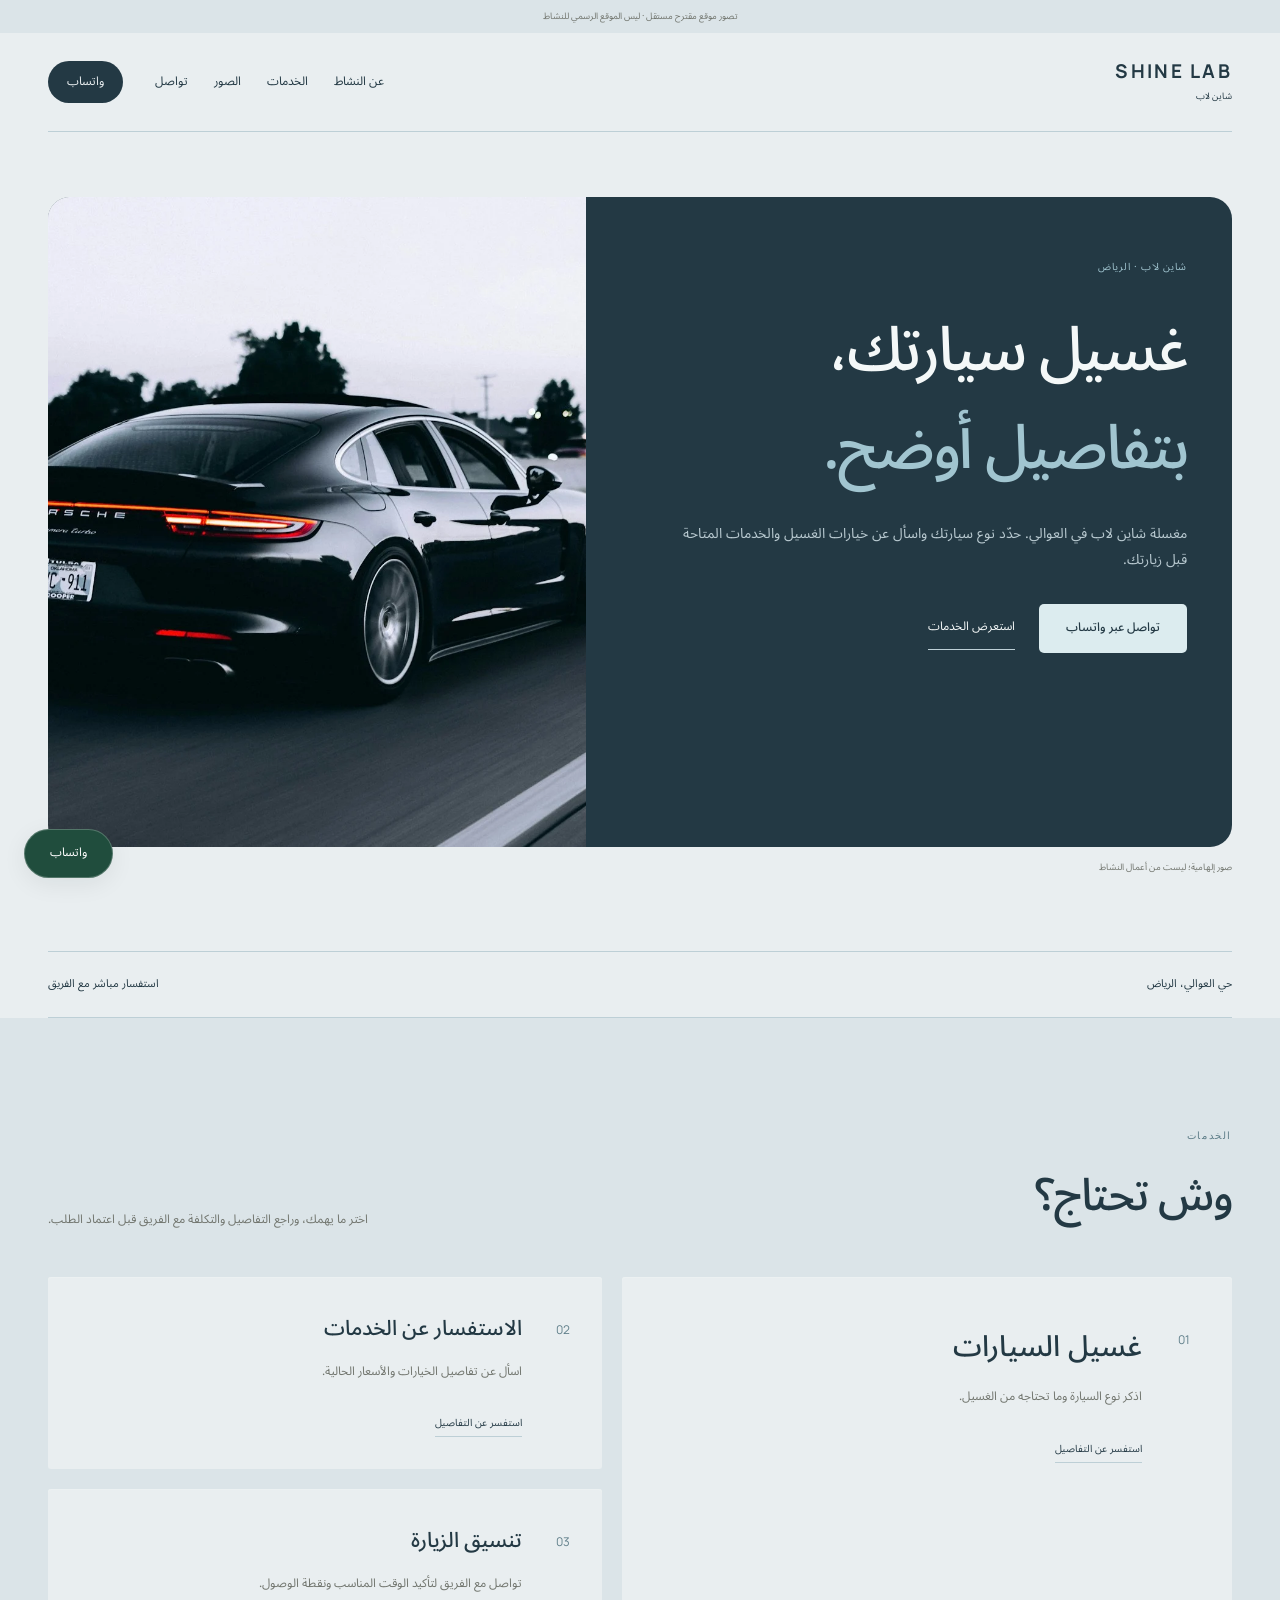
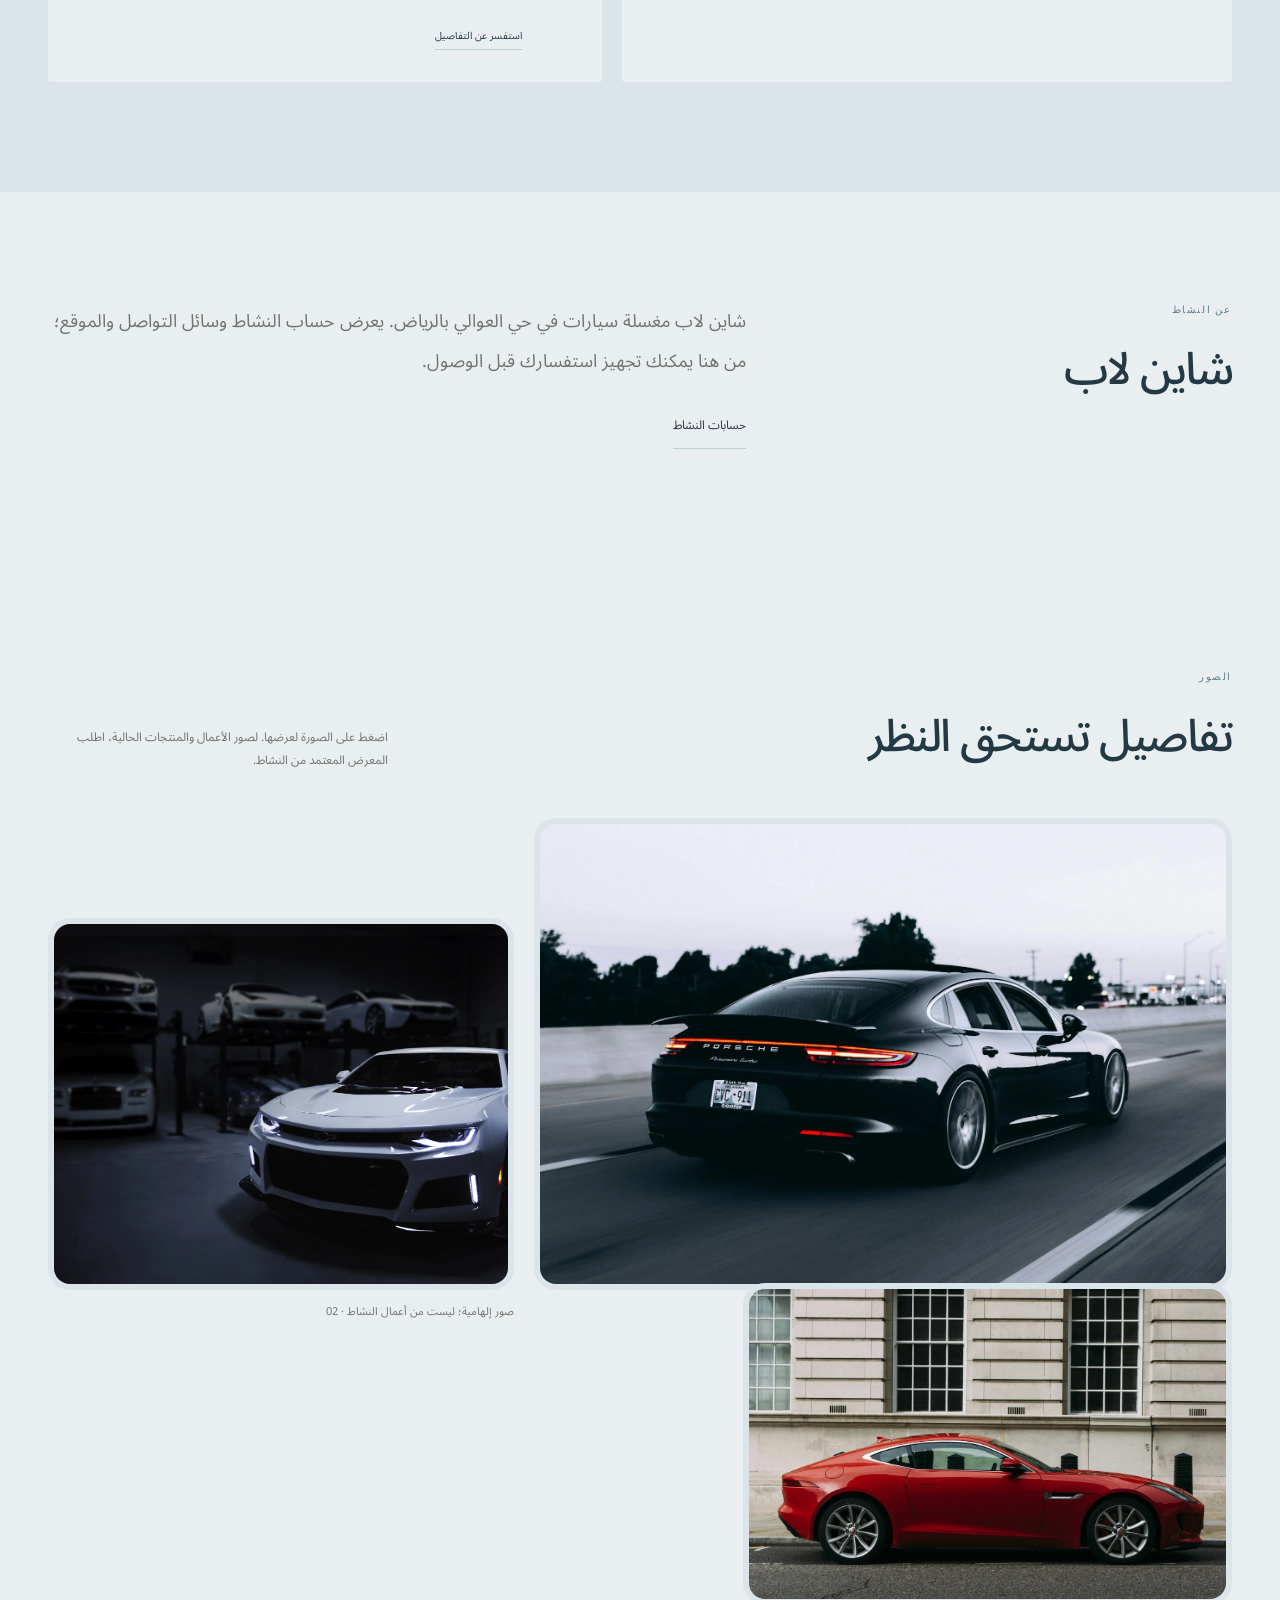
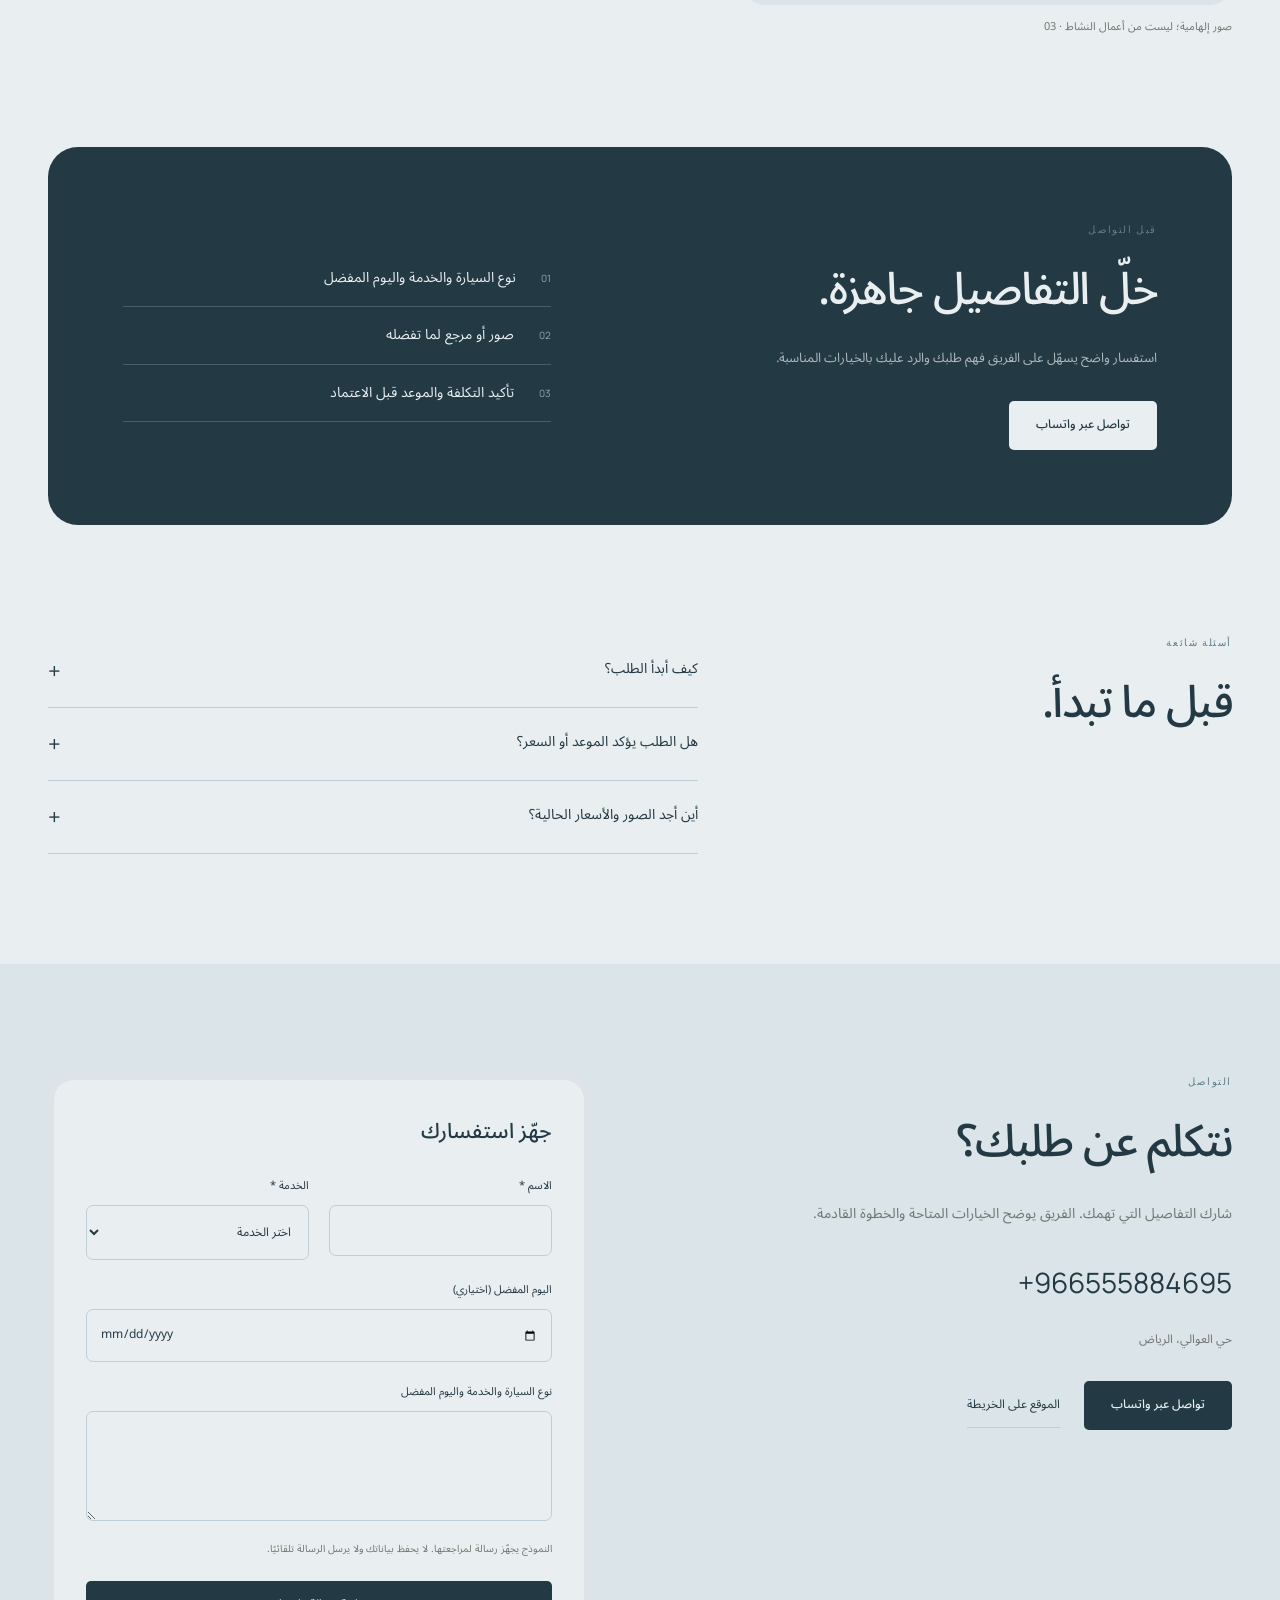
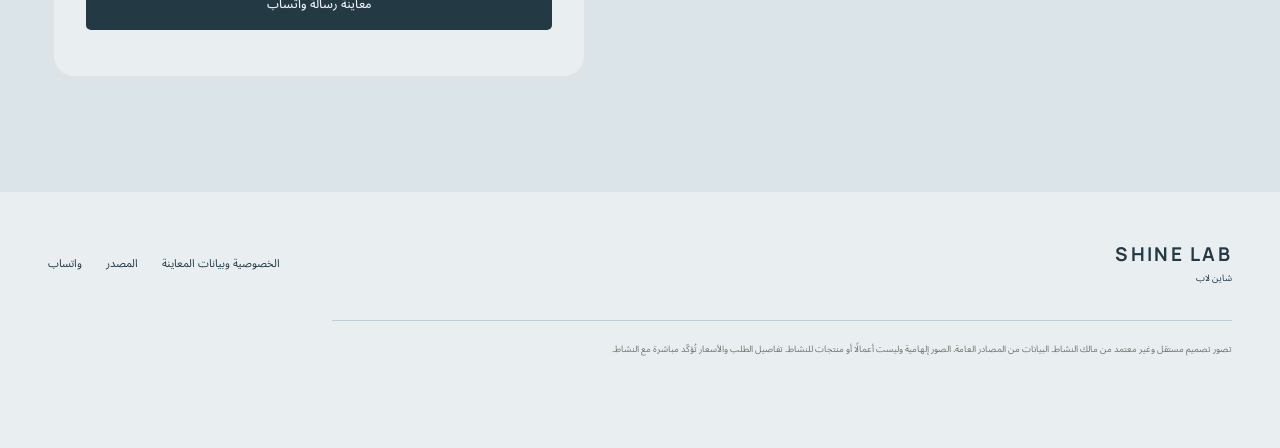
==== index.html @ e5d41677 "Build premium independent website concept" ====
<!doctype html><html lang="ar" dir="rtl"><head><meta charset="utf-8"><meta name="viewport" content="width=device-width,initial-scale=1"><meta name="robots" content="noindex,nofollow"><title>شاين لاب | الرياض</title><meta name="description" content="مغسلة شاين لاب في العوالي. حدّد نوع سيارتك واسأل عن خيارات الغسيل والخدمات المتاحة قبل زيارتك."><meta property="og:image" content="https://az212z.github.io/shinelab-alawali-riyadh/assets/car-road.webp"><link rel="icon" href="favicon.svg"><link rel="stylesheet" href="style.css?v=2"><script src="app.js" defer></script></head><body class="lab" dir="rtl"><a class="skip" href="#main">انتقل للمحتوى</a><div class="notice">تصور موقع مقترح مستقل · ليس الموقع الرسمي للنشاط</div><header class="wrap nav"><a class="brand" href="index.html">SHINE LAB<small>شاين لاب</small></a><nav class="links" id="navigation" aria-label="التنقل الرئيسي"><a class="" href="#about">عن النشاط</a><a class="" href="#services">الخدمات</a><a class="" href="#gallery">الصور</a><a class="" href="#contact">تواصل</a></nav><a class="nav-wa" href="https://wa.me/966555884695" target="_blank" rel="noopener noreferrer">واتساب</a><button class="menu" aria-expanded="false" aria-controls="navigation" aria-label="القائمة"><i></i><i></i></button></header><main id="main"><section class="hero wrap"><div class="hero-layout"><div class="hero-copy"><span class="eyebrow">شاين لاب · الرياض</span><h1>غسيل سيارتك،<br><em>بتفاصيل أوضح.</em></h1><p>مغسلة شاين لاب في العوالي. حدّد نوع سيارتك واسأل عن خيارات الغسيل والخدمات المتاحة قبل زيارتك.</p><div class="actions"><a class="btn" href="https://wa.me/966555884695" target="_blank" rel="noopener noreferrer">تواصل عبر واتساب</a><a class="text-link" href="#services">استعرض الخدمات</a></div></div><div class="photo hero-media"><img src="assets/car-road.webp" alt="صور إلهامية؛ ليست من أعمال النشاط" width="1600" height="1100" fetchpriority="high" decoding="async"></div></div><small class="note">صور إلهامية؛ ليست من أعمال النشاط</small></section><div class="wrap hero-meta"><span>حي العوالي، الرياض</span><span>استفسار مباشر مع الفريق</span></div><section class="section services" id="services"><div class="wrap"><div class="section-head reveal"><div><span class="kicker">الخدمات</span><h2>وش تحتاج؟</h2></div><p>اختر ما يهمك، وراجع التفاصيل والتكلفة مع الفريق قبل اعتماد الطلب.</p></div><div class="service-grid"><a class="service reveal" href="#contact" data-service="غسيل السيارات"><span class="service-num">01</span><div><h3>غسيل السيارات</h3><p>اذكر نوع السيارة وما تحتاجه من الغسيل.</p><small>استفسر عن التفاصيل</small></div></a><a class="service reveal" href="#contact" data-service="الاستفسار عن الخدمات"><span class="service-num">02</span><div><h3>الاستفسار عن الخدمات</h3><p>اسأل عن تفاصيل الخيارات والأسعار الحالية.</p><small>استفسر عن التفاصيل</small></div></a><a class="service reveal" href="#contact" data-service="تنسيق الزيارة"><span class="service-num">03</span><div><h3>تنسيق الزيارة</h3><p>تواصل مع الفريق لتأكيد الوقت المناسب ونقطة الوصول.</p><small>استفسر عن التفاصيل</small></div></a></div></div></section><section class="section wrap about" id="about"><div class="reveal"><span class="kicker">عن النشاط</span><h2>شاين لاب</h2></div><div class="reveal"><p>شاين لاب مغسلة سيارات في حي العوالي بالرياض. يعرض حساب النشاط وسائل التواصل والموقع؛ من هنا يمكنك تجهيز استفسارك قبل الوصول.</p><a class="text-link" href="https://linktr.ee/shinelab_riyadh" target="_blank" rel="noopener noreferrer">حسابات النشاط</a></div></section><section class="section wrap" id="gallery"><div class="section-head reveal"><div><span class="kicker">الصور</span><h2>تفاصيل تستحق النظر</h2></div><p>اضغط على الصورة لعرضها. لصور الأعمال والمنتجات الحالية، اطلب المعرض المعتمد من النشاط.</p></div><div class="gallery-grid"><figure class="reveal"><button class="gallery-button" data-lightbox aria-label="عرض الصورة 1"><img src="assets/car-road.webp" alt="صور إلهامية؛ ليست من أعمال النشاط 1" loading="lazy" width="1600" height="1100"></button><figcaption>صور إلهامية؛ ليست من أعمال النشاط · 01</figcaption></figure><figure class="reveal"><button class="gallery-button" data-lightbox aria-label="عرض الصورة 2"><img src="assets/car-black.webp" alt="صور إلهامية؛ ليست من أعمال النشاط 2" loading="lazy" width="1600" height="1100"></button><figcaption>صور إلهامية؛ ليست من أعمال النشاط · 02</figcaption></figure><figure class="reveal"><button class="gallery-button" data-lightbox aria-label="عرض الصورة 3"><img src="assets/car-detail.webp" alt="صور إلهامية؛ ليست من أعمال النشاط 3" loading="lazy" width="1600" height="1100"></button><figcaption>صور إلهامية؛ ليست من أعمال النشاط · 03</figcaption></figure></div></section><section class="wrap"><div class="brief reveal"><div><span class="kicker">قبل التواصل</span><h2>خلّ التفاصيل جاهزة.</h2><p>استفسار واضح يسهّل على الفريق فهم طلبك والرد عليك بالخيارات المناسبة.</p><div class="actions"><a class="btn" href="https://wa.me/966555884695" target="_blank" rel="noopener noreferrer">تواصل عبر واتساب</a></div></div><ol class="checklist"><li><span>01</span>نوع السيارة والخدمة واليوم المفضل</li><li><span>02</span>صور أو مرجع لما تفضله</li><li><span>03</span>تأكيد التكلفة والموعد قبل الاعتماد</li></ol></div></section><section class="section wrap faq"><div class="reveal"><span class="kicker">أسئلة شائعة</span><h2>قبل ما تبدأ.</h2></div><div class="reveal"><details><summary>كيف أبدأ الطلب؟</summary><p>استخدم زر واتساب للتواصل المباشر، أو جهّز استفسارك في النموذج بالأسفل وراجعه قبل فتح واتساب.</p></details><details><summary>هل الطلب يؤكد الموعد أو السعر؟</summary><p>لا، يُؤكد الفريق التفاصيل والسعر والتوافر مباشرة قبل اعتماد الطلب.</p></details><details><summary>أين أجد الصور والأسعار الحالية؟</summary><p>اطلب الكتالوج أو قائمة الخدمات الحالية من النشاط عبر رابط حساباته أو واتساب.</p></details></div></section><section class="section contact" id="contact"><div class="wrap contact-grid"><div class="contact-copy reveal"><span class="kicker">التواصل</span><h2>نتكلم عن طلبك؟</h2><p>شارك التفاصيل التي تهمك. الفريق يوضح الخيارات المتاحة والخطوة القادمة.</p><a class="phone" href="tel:+966555884695">+966555884695</a><p class="address">حي العوالي، الرياض</p><div class="actions"><a class="btn" href="https://wa.me/966555884695" target="_blank" rel="noopener noreferrer">تواصل عبر واتساب</a><a class="text-link" href="https://www.google.com/maps/search/?api=1&amp;query=%D8%B4%D8%A7%D9%8A%D9%86%20%D9%84%D8%A7%D8%A8%20%D8%AD%D9%8A%20%D8%A7%D9%84%D8%B9%D9%88%D8%A7%D9%84%D9%8A%D8%8C%20%D8%A7%D9%84%D8%B1%D9%8A%D8%A7%D8%B6" target="_blank" rel="noopener noreferrer">الموقع على الخريطة</a></div></div><div class="form-shell"><form data-phone="966555884695" data-business="شاين لاب"><h3>جهّز استفسارك</h3><div class="fields"><label>الاسم *<input name="name" required autocomplete="name" maxlength="80"></label><label>الخدمة *<select name="service" required><option value="">اختر الخدمة</option><option>غسيل السيارات</option><option>الاستفسار عن الخدمات</option><option>تنسيق الزيارة</option></select></label><label class="full">اليوم المفضل (اختياري)<input type="date" name="date"></label><label class="full">نوع السيارة والخدمة واليوم المفضل<textarea name="details" maxlength="1500"></textarea></label></div><p class="form-note">النموذج يجهّز رسالة لمراجعتها. لا يحفظ بياناتك ولا يرسل الرسالة تلقائيًا.</p><button class="btn submit" type="submit">معاينة رسالة واتساب</button><p class="feedback" role="status" aria-live="polite"></p><div class="result" hidden><p class="message"></p><a class="btn" href="https://wa.me/966555884695" target="_blank" rel="noopener noreferrer">فتح واتساب</a></div></form></div></div></section></main><footer class="footer wrap"><div class="footer-top"><a class="brand" href="index.html">SHINE LAB<small>شاين لاب</small></a><div class="footer-links"><a class="" href="privacy.html">الخصوصية وبيانات المعاينة</a><a class="" href="https://linktr.ee/shinelab_riyadh" target="_blank" rel="noopener noreferrer">المصدر</a><a class="" href="https://wa.me/966555884695" target="_blank" rel="noopener noreferrer">واتساب</a></div></div><p class="fine">تصور تصميم مستقل وغير معتمد من مالك النشاط. البيانات من المصادر العامة. الصور إلهامية وليست أعمالًا أو منتجات للنشاط. تفاصيل الطلب والأسعار تُؤكّد مباشرة مع النشاط.</p></footer><a class="whatsapp-fixed" href="https://wa.me/966555884695" target="_blank" rel="noopener noreferrer">واتساب</a><dialog class="lightbox" aria-label="عرض الصورة"><div class="lightbox-top"><span>صور إلهامية؛ ليست من أعمال النشاط</span><button class="close">إغلاق</button></div><img alt="صور إلهامية؛ ليست من أعمال النشاط"></dialog></body></html>
---- style.css ----
@import url('assets/fonts/arabic.css');@import url('assets/fonts/manrope.css');@import url('assets/fonts/serif.css');
:root{--bg:#f5f1e9;--ink:#2d362f;--accent:#89704f;--muted:#72766f;--panel:#e9e6dc;--line:#d7d7ca;--ease:cubic-bezier(.22,.68,0,1.04)}*{box-sizing:border-box}html{scroll-behavior:smooth;scroll-padding-top:35px}body{margin:0;background:var(--bg);color:var(--ink);font:14px/1.9 'Noto Sans Arabic',sans-serif}body[dir=ltr]{font-family:Manrope,sans-serif}a{color:inherit;text-decoration:none}button,input,select,textarea{font:inherit}button,a{touch-action:manipulation}img{display:block;width:100%;height:100%;object-fit:cover}h1,h2,h3,p{margin:0}h1,h2{font-weight:500;line-height:1.6;letter-spacing:-.035em}h1{font-size:clamp(42px,4.8vw,78px)}h2{font-size:clamp(32px,3.5vw,56px)}[dir=ltr] h1,[dir=ltr] h2{font-family:'Cormorant Garamond',serif;line-height:1.05;letter-spacing:-.035em}[dir=ltr] h1{font-size:clamp(64px,6vw,100px)}h3{font-size:21px;font-weight:500}em{font-style:normal;color:var(--accent)}p{color:var(--muted)}button{cursor:pointer}.wrap{width:min(1296px,calc(100% - 96px));margin:auto}.notice{font-size:9px;text-align:center;padding:8px;background:var(--panel);color:var(--muted)}.skip{position:absolute;top:-100px;left:20px;background:var(--ink);color:var(--bg);padding:15px;z-index:20}.skip:focus{top:5px}.nav{display:flex;align-items:center;gap:32px;padding:26px 0;border-bottom:1px solid var(--line);position:relative;z-index:5}.brand{font-family:Manrope,sans-serif;font-size:19px;letter-spacing:.12em;font-weight:700;line-height:1.3}.brand small{display:block;font:9px/1.8 'Noto Sans Arabic',sans-serif;letter-spacing:0;margin-top:5px}.links{display:flex;gap:26px;margin-inline-start:auto;font-size:12px}.language{font-size:12px;border-bottom:1px solid currentColor;padding:8px 4px}.nav-wa{font-size:12px;padding:10px 19px;border-radius:30px;background:var(--ink);color:var(--bg)}.menu{display:none;border:0;background:transparent;width:44px;height:44px;padding:10px}.menu i{height:1px;display:block;background:var(--ink);margin:6px 0;transition:transform .4s var(--ease)}.menu[aria-expanded=true] i:first-child{transform:translateY(3.5px) rotate(45deg)}.menu[aria-expanded=true] i:last-child{transform:translateY(-3.5px) rotate(-45deg)}.hero{padding-top:65px;padding-bottom:75px}.eyebrow{font-size:10px;letter-spacing:.07em;margin-bottom:26px;display:block;color:var(--accent)}.hero-copy p{max-width:510px;margin-top:22px;font-size:14px}.actions{display:flex;gap:24px;align-items:center;flex-wrap:wrap;margin-top:30px}.btn{display:inline-flex;align-items:center;justify-content:center;min-height:48px;padding:13px 27px;border:0;border-radius:5px;background:var(--ink);color:var(--bg);font-size:12px;font-weight:500;transition:transform .35s var(--ease)}.btn:hover{transform:translateY(-3px)}.btn:active{transform:scale(.98)}.text-link{border-bottom:1px solid var(--line);padding:10px 0;font-size:12px}.photo{padding:6px;background:color-mix(in srgb,var(--ink) 6%,var(--bg));border-radius:28px;overflow:hidden;min-width:0}.photo img{border-radius:22px}.note{font-size:9px;color:var(--muted);margin-top:12px;display:block}.hero-layout{display:grid;grid-template-columns:1fr 1fr;gap:80px;align-items:center}.hero-media{height:580px}.hero-minor{display:none}.hero-meta{display:flex;gap:30px;border-block:1px solid var(--line);padding:22px 0;font-size:11px;justify-content:space-between}.section{padding-block:110px}.section-head{display:flex;justify-content:space-between;align-items:end;gap:50px;margin-bottom:45px}.section-head p{max-width:340px;font-size:12px}.kicker{display:block;font:10px Manrope,sans-serif;letter-spacing:.16em;color:var(--accent);margin-bottom:18px}.about{display:grid;grid-template-columns:.7fr 1.3fr;gap:110px}.about p{font-size:18px;line-height:2.2;max-width:770px}.about .text-link{display:inline-block;margin-top:24px}.services{background:var(--panel)}.service-grid{display:grid;grid-template-columns:1.1fr 1fr;gap:20px}.service{padding:32px;border-radius:18px;background:var(--bg);box-shadow:inset 0 1px 0 color-mix(in srgb,var(--bg) 85%,white);display:grid;grid-template-columns:30px 1fr;gap:18px;transition:transform .4s var(--ease)}.service:hover{transform:translateY(-4px)}.service:first-child{grid-row:span 2;padding:42px;align-content:start}.service:first-child h3{font-size:29px}.service p{font-size:12px;margin-top:12px}.service-num{color:var(--accent);font:12px Manrope,sans-serif;padding-top:12px}.service small{display:inline-block;font-size:10px;margin-top:30px;padding-bottom:4px;border-bottom:1px solid var(--line)}.gallery-grid{display:grid;grid-template-columns:1.2fr .8fr;gap:35px;align-items:start}.gallery-grid figure{margin:0}.gallery-grid figure:nth-child(2){margin-top:100px}.gallery-grid figure:nth-child(3){width:70%;margin-top:-60px}.gallery-button{display:block;padding:6px;background:var(--panel);border:0;border-radius:22px;width:100%}.gallery-button img{height:460px;border-radius:16px}.gallery-grid figure:nth-child(2) img{height:360px}.gallery-grid figure:nth-child(3) img{height:310px}.gallery-grid figcaption{font-size:11px;margin-top:12px;color:var(--muted)}.brief{background:var(--ink);color:var(--bg);padding:75px;border-radius:30px;display:grid;grid-template-columns:1fr .8fr;gap:70px;align-items:center}.brief p{color:color-mix(in srgb,var(--bg) 70%,var(--ink));margin-top:20px;font-size:13px}.brief .btn{background:var(--bg);color:var(--ink)}.checklist{list-style:none;padding:0;margin:0}.checklist li{padding:15px 0;border-bottom:1px solid color-mix(in srgb,var(--bg) 20%,var(--ink));font-size:14px}.checklist span{font:10px Manrope,sans-serif;margin-inline-end:25px;opacity:.6}.faq{display:grid;grid-template-columns:.8fr 1.2fr;gap:100px}.faq details{border-bottom:1px solid var(--line);padding:21px 0}.faq summary{cursor:pointer;list-style:none;display:flex;justify-content:space-between;gap:15px;font-size:14px}.faq summary::-webkit-details-marker{display:none}.faq summary:after{content:'+';font:22px Manrope,sans-serif}.faq details[open] summary:after{content:'−'}.faq details p{font-size:12px;padding-top:18px}.contact{background:var(--panel)}.contact-grid{display:grid;grid-template-columns:1fr 1fr;gap:100px}.contact-copy>p{margin-top:24px;max-width:450px}.phone{font:28px/1.6 Manrope,sans-serif;direction:ltr;display:inline-block;margin-top:32px}.address{font-size:12px;margin-top:20px}.form-shell{padding:6px;background:color-mix(in srgb,var(--ink) 6%,var(--bg));border-radius:26px}form{padding:32px;background:var(--bg);border-radius:20px}form h3{margin-bottom:25px}.fields{display:grid;grid-template-columns:1fr 1fr;gap:20px}label{font-size:11px;display:flex;flex-direction:column;gap:8px}.full{grid-column:1/-1}input,select,textarea{font-size:12px;padding:13px;border:1px solid var(--line);background:var(--bg);color:var(--ink);border-radius:7px;width:100%;min-width:0;min-height:47px}textarea{min-height:110px;resize:vertical}.form-note{font-size:10px;margin-top:18px}.submit{width:100%;margin-top:23px}.result{margin-top:20px;border-top:1px solid var(--line);padding-top:20px}.result p{font-size:11px;white-space:pre-line;margin-bottom:20px}.feedback{font-size:11px;margin-top:14px}.footer{padding:50px 0 90px}.footer-top{display:flex;justify-content:space-between;align-items:center;gap:30px}.footer-links{display:flex;gap:24px;font-size:11px}.fine{border-top:1px solid var(--line);margin-top:32px;padding-top:20px;font-size:9px;max-width:900px}.whatsapp-fixed{position:fixed;bottom:22px;inset-inline-end:24px;z-index:8;padding:12px 25px;background:#204d3d;color:#fff;border:1px solid #dce6df44;border-radius:30px;font-size:12px;box-shadow:0 6px 24px #15201a12}.lightbox{border:0;background:var(--bg);color:var(--ink);padding:18px;border-radius:22px;max-width:90vw;max-height:92dvh}.lightbox::backdrop{background:#000a;backdrop-filter:blur(8px)}.lightbox img{max-height:72dvh;width:auto;max-width:83vw;object-fit:contain}.lightbox-top{display:flex;justify-content:space-between;align-items:center;padding-bottom:12px;gap:30px;font-size:12px}.close{border:0;background:var(--panel);padding:10px 20px;border-radius:20px}.legal{max-width:800px;margin:70px auto;padding:0 25px}.legal p{margin:25px 0}.legal h1{font-size:40px}.legal a{text-decoration:underline}:focus-visible{outline:3px solid var(--accent);outline-offset:5px}.motion .reveal{opacity:0;transform:translateY(24px);transition:opacity .7s var(--ease),transform .7s var(--ease)}.motion .reveal.visible{opacity:1;transform:none}
/* Ten visual directions, each with its own composition. */
.atelier{--bg:#f8f2eb;--ink:#46372d;--accent:#9c674b;--panel:#ede2d7;--line:#d9c9bb}.atelier .hero-media{border-radius:210px 210px 24px 24px;height:630px}.atelier .hero-media img{border-radius:205px 205px 18px 18px}.atelier .hero-copy{padding-inline-end:25px}.atelier .gallery-grid{grid-template-columns:1fr 1fr}.atelier .btn{border-radius:30px}
.club{--bg:#202726;--ink:#eee9dc;--accent:#c8ad76;--muted:#adb4aa;--panel:#2b3330;--line:#414b43}.club .hero-layout{grid-template-columns:.85fr 1.15fr;gap:70px}.club .hero-media{order:-1;height:610px;border-radius:8px;padding:8px}.club .hero-media img{border-radius:2px;filter:saturate(.65)}.club .hero-copy{padding-block:35px}.club .service-grid{grid-template-columns:1fr}.club .service:first-child{grid-row:auto;padding:32px}.club .service:first-child h3{font-size:21px}.club .brief{background:#c8ad76;color:#202726}.club .brief p{color:#384235}.club .brief .btn{background:#202726;color:#fff}.club .checklist li{border-color:#20272640}
.stone{--bg:#efeee9;--ink:#393e3d;--accent:#837b6d;--panel:#e2e1d9;--line:#c9c9c0}.stone .hero-layout{display:block}.stone .hero-copy{display:grid;grid-template-columns:1fr .65fr;gap:0 70px;align-items:end;margin-bottom:45px}.stone .hero-copy .eyebrow{grid-column:1/-1}.stone .hero-copy p{margin:0}.stone .hero-copy .actions{grid-column:2;grid-row:3}.stone .hero-media{height:470px;border-radius:4px}.stone .hero-media img{border-radius:0;object-position:50% 58%}.stone .hero h1{grid-row:2/4}.stone .gallery-grid figure:nth-child(2){margin-top:40px}.stone .service{border-radius:3px}
.petal{--bg:#f5eee9;--ink:#583c3e;--accent:#a97979;--panel:#ecded8;--line:#ddc9c4}.petal .hero-layout{grid-template-columns:1fr 1fr;gap:65px;align-items:center}.petal .hero-media{height:610px;border-radius:50% 50% 8px 8px;transform:rotate(-3deg)}.petal .hero-media img{border-radius:50% 50% 3px 3px}.petal .hero h1{font-size:clamp(44px,5.3vw,82px)}.petal .hero-copy{padding-inline-start:15px}.petal .btn{border-radius:30px}.petal .about{grid-template-columns:1fr 1fr}.petal .gallery-grid figure:nth-child(3){grid-column:1/-1;margin:0 20%;width:60%}
.occasion{--bg:#f1e4d6;--ink:#753d36;--accent:#a66a48;--panel:#e8d3c2;--line:#d1b5a0}.occasion .hero-layout{position:relative;display:block;min-height:650px;padding:55px}.occasion .hero-media{position:absolute;inset:0;height:100%;border-radius:25px}.occasion .hero-media img{filter:brightness(.65)}.occasion .hero-copy{position:relative;z-index:1;max-width:610px;color:#fff2e0;background:#4b251dcc;padding:35px 45px;border-radius:14px}.occasion .hero-copy p{color:#ebd8ca}.occasion .eyebrow,.occasion .hero em{color:#e5bb94}.occasion .hero .btn{background:#f4e5d5;color:#693b31}.occasion .hero .text-link{border-color:#ffffff50}.occasion .service-grid{grid-template-columns:1fr}.occasion .service:first-child{grid-row:auto}.occasion .service{grid-template-columns:50px 1fr;padding:30px 40px}.occasion .service:first-child h3{font-size:21px}
.linen{--bg:#f4f0e8;--ink:#44482e;--accent:#89865c;--panel:#e8e5d5;--line:#ccceba}.linen .hero-layout{grid-template-columns:.95fr 1.05fr;gap:45px}.linen .hero-media{height:500px;border-radius:100px 8px 8px 8px;order:-1}.linen .hero-media img{border-radius:95px 3px 3px 3px}.linen .hero-copy{padding-inline-start:20px}.linen .service-grid{grid-template-columns:1fr 1fr}.linen .gallery-grid figure:nth-child(2){margin-top:0}.linen .gallery-grid figure:nth-child(3){width:80%;margin-top:0;grid-column:1/-1;justify-self:center}
.lab{--bg:#e9eef0;--ink:#233944;--accent:#607f8a;--panel:#dbe4e8;--line:#bdcfd6}.lab .hero-layout{display:grid;grid-template-columns:1.2fr 1fr;gap:0;align-items:stretch;background:#233944;border-radius:22px;overflow:hidden}.lab .hero-copy{padding:60px 45px;color:#f4f8f8}.lab .hero-copy p{color:#b8c9d0}.lab .hero .eyebrow,.lab .hero em{color:#a1c5d0}.lab .hero .btn{background:#dcecef;color:#233944}.lab .hero-media{height:650px;border-radius:0;padding:0}.lab .hero-media img{border-radius:0;object-position:60% center}.lab .service{border-radius:3px}.lab .gallery-grid{gap:20px}
.road{--bg:#f4efe5;--ink:#292c31;--accent:#ac7946;--panel:#e9e0d2;--line:#d6c9b5}.road .hero-layout{display:flex;flex-direction:column;gap:40px;align-items:stretch}.road .hero-copy{display:grid;grid-template-columns:1.3fr 1fr;gap:0 60px;align-items:center}.road .hero-copy .eyebrow{grid-column:1/-1}.road .hero-copy .actions{grid-column:2}.road .hero h1{grid-row:2/4}.road .hero-media{height:400px;border-radius:18px}.road .hero-media img{border-radius:12px;object-position:50% 58%}.road .gallery-grid{grid-template-columns:1fr 1fr}.road .service-grid{grid-template-columns:1fr}.road .service:first-child{grid-row:auto;padding:32px}.road .service:first-child h3{font-size:21px}
.mobile{--bg:#f0f3eb;--ink:#324a3d;--accent:#769274;--panel:#e0e8da;--line:#c5d4c0}.mobile .hero-layout{position:relative;display:flex;align-items:end;min-height:680px;padding:35px}.mobile .hero-media{position:absolute;inset:0;height:100%;border-radius:28px}.mobile .hero-media img{filter:brightness(.8)}.mobile .hero-copy{z-index:1;position:relative;background:var(--bg);padding:35px 45px;border-radius:18px;max-width:620px}.mobile .hero h1{font-size:clamp(42px,4.4vw,64px)}.mobile .hero-copy p{font-size:12px}.mobile .hero .eyebrow{margin-bottom:12px}.mobile .btn{border-radius:30px}.mobile .gallery-grid figure:nth-child(2){margin-top:35px}
.violet{--bg:#f1eef5;--ink:#443d56;--accent:#8a779c;--panel:#e5e0ec;--line:#cfc5db}.violet .hero-layout{grid-template-columns:1fr .9fr;gap:100px}.violet .hero-media{height:580px;border-radius:180px 180px 25px 25px}.violet .hero-media img{border-radius:175px 175px 20px 20px}.violet .btn{border-radius:30px}.violet .service-grid{grid-template-columns:1fr}.violet .service:first-child{grid-row:auto;padding:32px}.violet .service:first-child h3{font-size:21px}
@media(max-width:1100px){.wrap{width:calc(100% - 56px)}.nav{gap:18px}.links{gap:18px}.nav-wa{display:none}.hero-layout{gap:40px!important}.hero h1{font-size:52px}[dir=ltr] .hero h1{font-size:72px}.about,.contact-grid,.faq{gap:50px}.hero-media{height:520px!important}.hero-copy{padding-inline:0!important}.lab .hero-copy{padding:40px!important}.brief{padding:45px;gap:40px}.occasion .hero-copy,.mobile .hero-copy{z-index:1;padding:30px!important}.occasion .hero-media,.mobile .hero-media{height:100%!important}}
@media(max-width:767px){body{font-size:13px}.wrap{width:calc(100% - 32px)}.nav{padding:18px 0;gap:14px}.brand{font-size:15px;max-width:200px}.brand small{font-size:8px}.menu{display:block;flex-shrink:0}.language{margin-inline-start:auto}.links{display:none;position:absolute;top:90px;inset-inline:0;flex-direction:column;background:var(--bg);border:1px solid var(--line);border-radius:20px;padding:25px;font-size:16px}.links.open{display:flex}.links a{padding:10px}.menu{margin-inline-start:auto}.language~.menu{margin-inline-start:0}.hero{padding:38px 0 42px}.hero-layout{display:flex!important;flex-direction:column!important;gap:30px!important;min-height:0!important;padding:0!important}.hero-copy{display:block!important;padding:0!important}.hero h1,.petal .hero h1,.mobile .hero h1{font-size:clamp(34px,9.5vw,49px);line-height:1.65}[dir=ltr] .hero h1{font-size:clamp(54px,13vw,70px)}.hero-copy p{font-size:12px;margin-top:18px!important}.eyebrow{font-size:9px;margin-bottom:17px}.actions{margin-top:23px;gap:20px}.btn{font-size:11px;padding:13px 22px}.hero-media{height:380px!important;order:0!important;width:100%;position:relative!important;inset:auto!important;transform:none!important}.hero-meta{gap:20px;font-size:9px;flex-wrap:wrap;justify-content:start;padding:20px 0}.hero-minor{display:none}.section{padding-block:70px}.section-head{display:block;margin-bottom:30px}.section-head p{margin-top:18px;max-width:100%}h2{font-size:33px}.about{display:block}.about p{font-size:15px;margin-top:25px}.service-grid{grid-template-columns:1fr!important;gap:14px}.service,.service:first-child{grid-row:auto!important;padding:25px!important;grid-template-columns:24px 1fr!important;gap:13px}.service h3,.service:first-child h3{font-size:20px!important}.service small{margin-top:20px}.gallery-grid{grid-template-columns:1fr!important;gap:26px!important}.gallery-grid figure:nth-child(n){width:100%!important;margin:0!important;grid-column:auto!important}.gallery-button img,.gallery-grid figure:nth-child(n) img{height:320px!important}.brief{padding:28px 25px;display:block;border-radius:20px}.brief h2{font-size:30px}.checklist{margin-top:30px}.checklist li{font-size:12px}.faq{display:block}.faq>div+div{margin-top:20px}.faq summary{font-size:12px}.contact-grid{grid-template-columns:1fr;gap:35px}.contact-copy p{font-size:12px}.phone{font-size:25px}.fields{gap:16px}form{padding:25px 19px}.footer-top{display:block}.footer-links{margin-top:25px;flex-wrap:wrap;gap:20px}.whatsapp-fixed{bottom:14px;inset-inline-end:14px;font-size:11px;padding:11px 22px}.fine{font-size:9px}.atelier .hero-media{height:430px!important}.club .hero-media{height:430px!important}.stone .hero-copy,.road .hero-copy{margin-bottom:0}.stone .hero-media{height:340px!important}.petal .hero-media{height:450px!important}.occasion .hero-layout,.mobile .hero-layout{background:none}.occasion .hero-copy{background:var(--ink);padding:28px!important;border-radius:18px}.occasion .hero-media,.mobile .hero-media{height:370px!important}.occasion .hero-media img,.mobile .hero-media img{filter:none}.linen .hero-media{height:340px!important}.lab .hero-layout{gap:0!important}.lab .hero-copy{padding:30px!important}.lab .hero-media{height:330px!important}.mobile .hero-copy{z-index:1;padding:0!important}.violet .hero-media{height:420px!important}}
@media(prefers-reduced-motion:reduce){html{scroll-behavior:auto}*,*:before,*:after{transition:none!important;animation:none!important}.motion .reveal{opacity:1;transform:none}}

.club .brief .kicker{color:#324035}
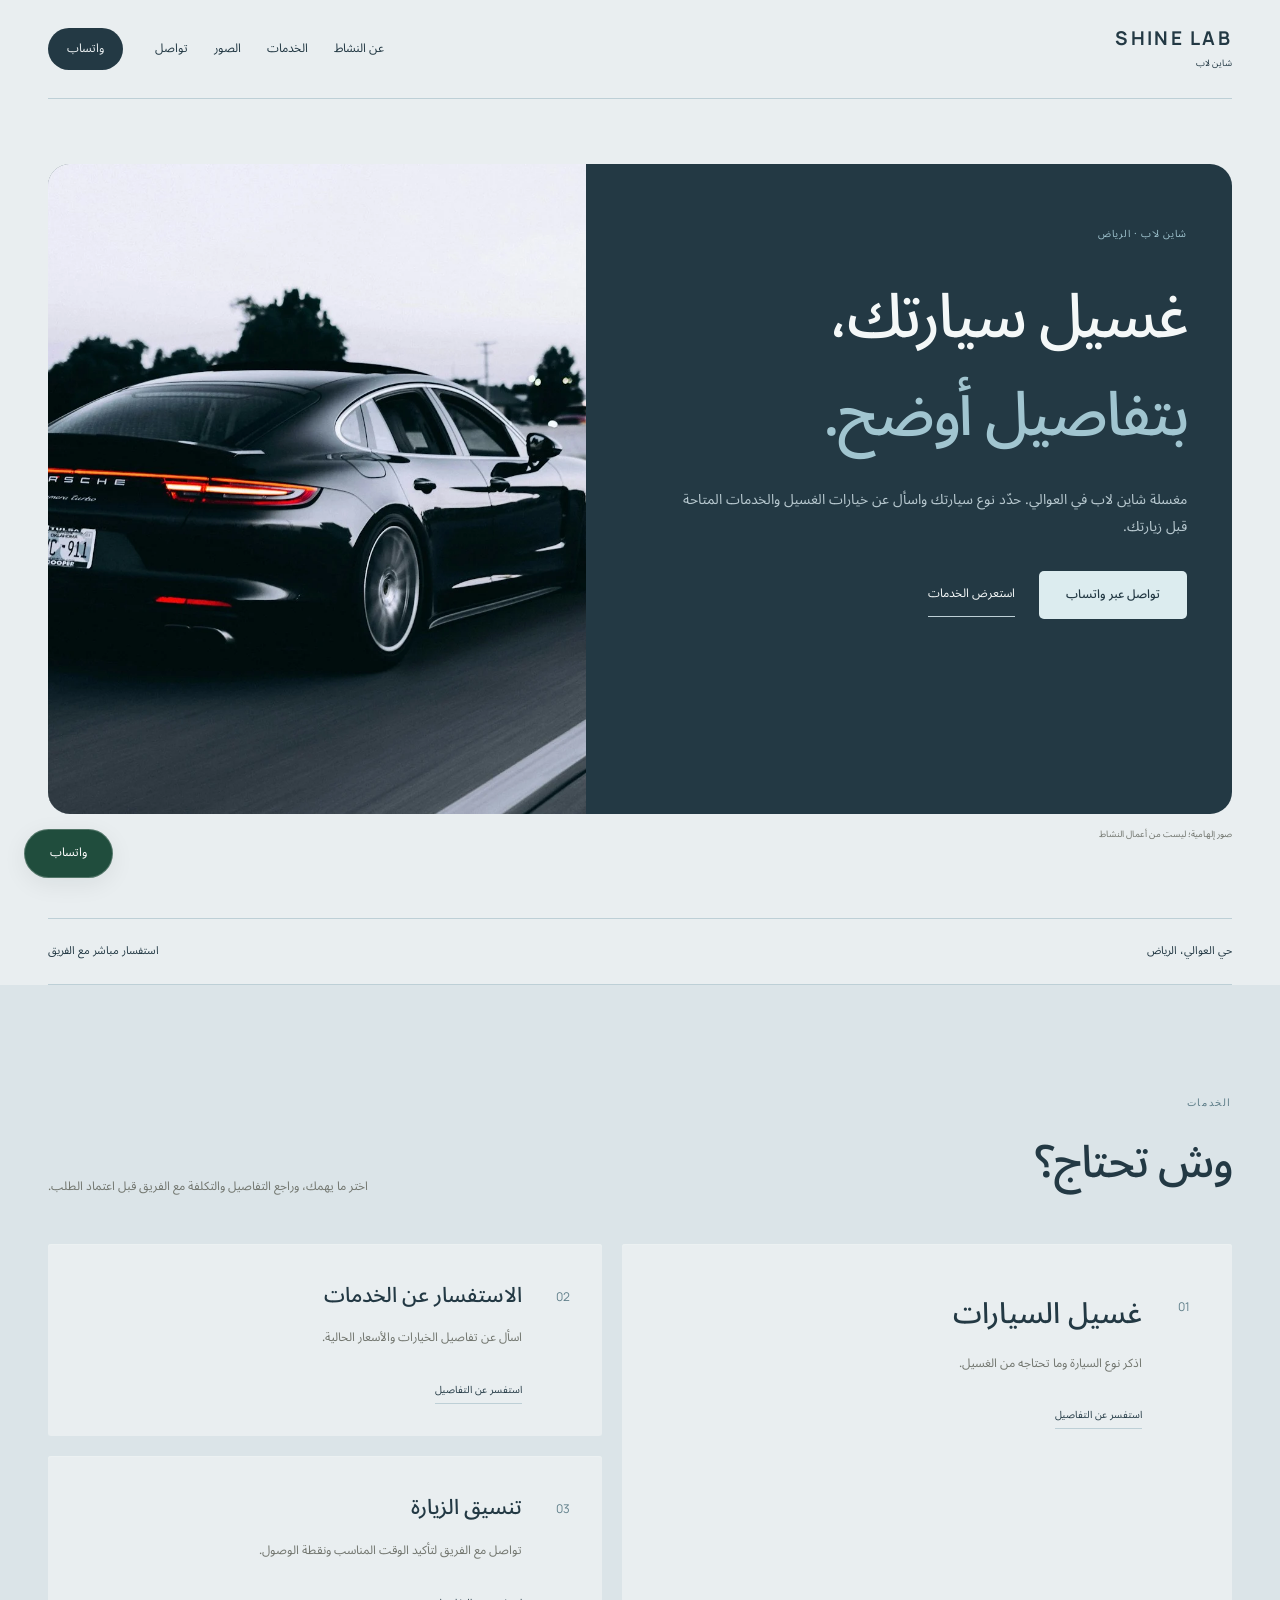
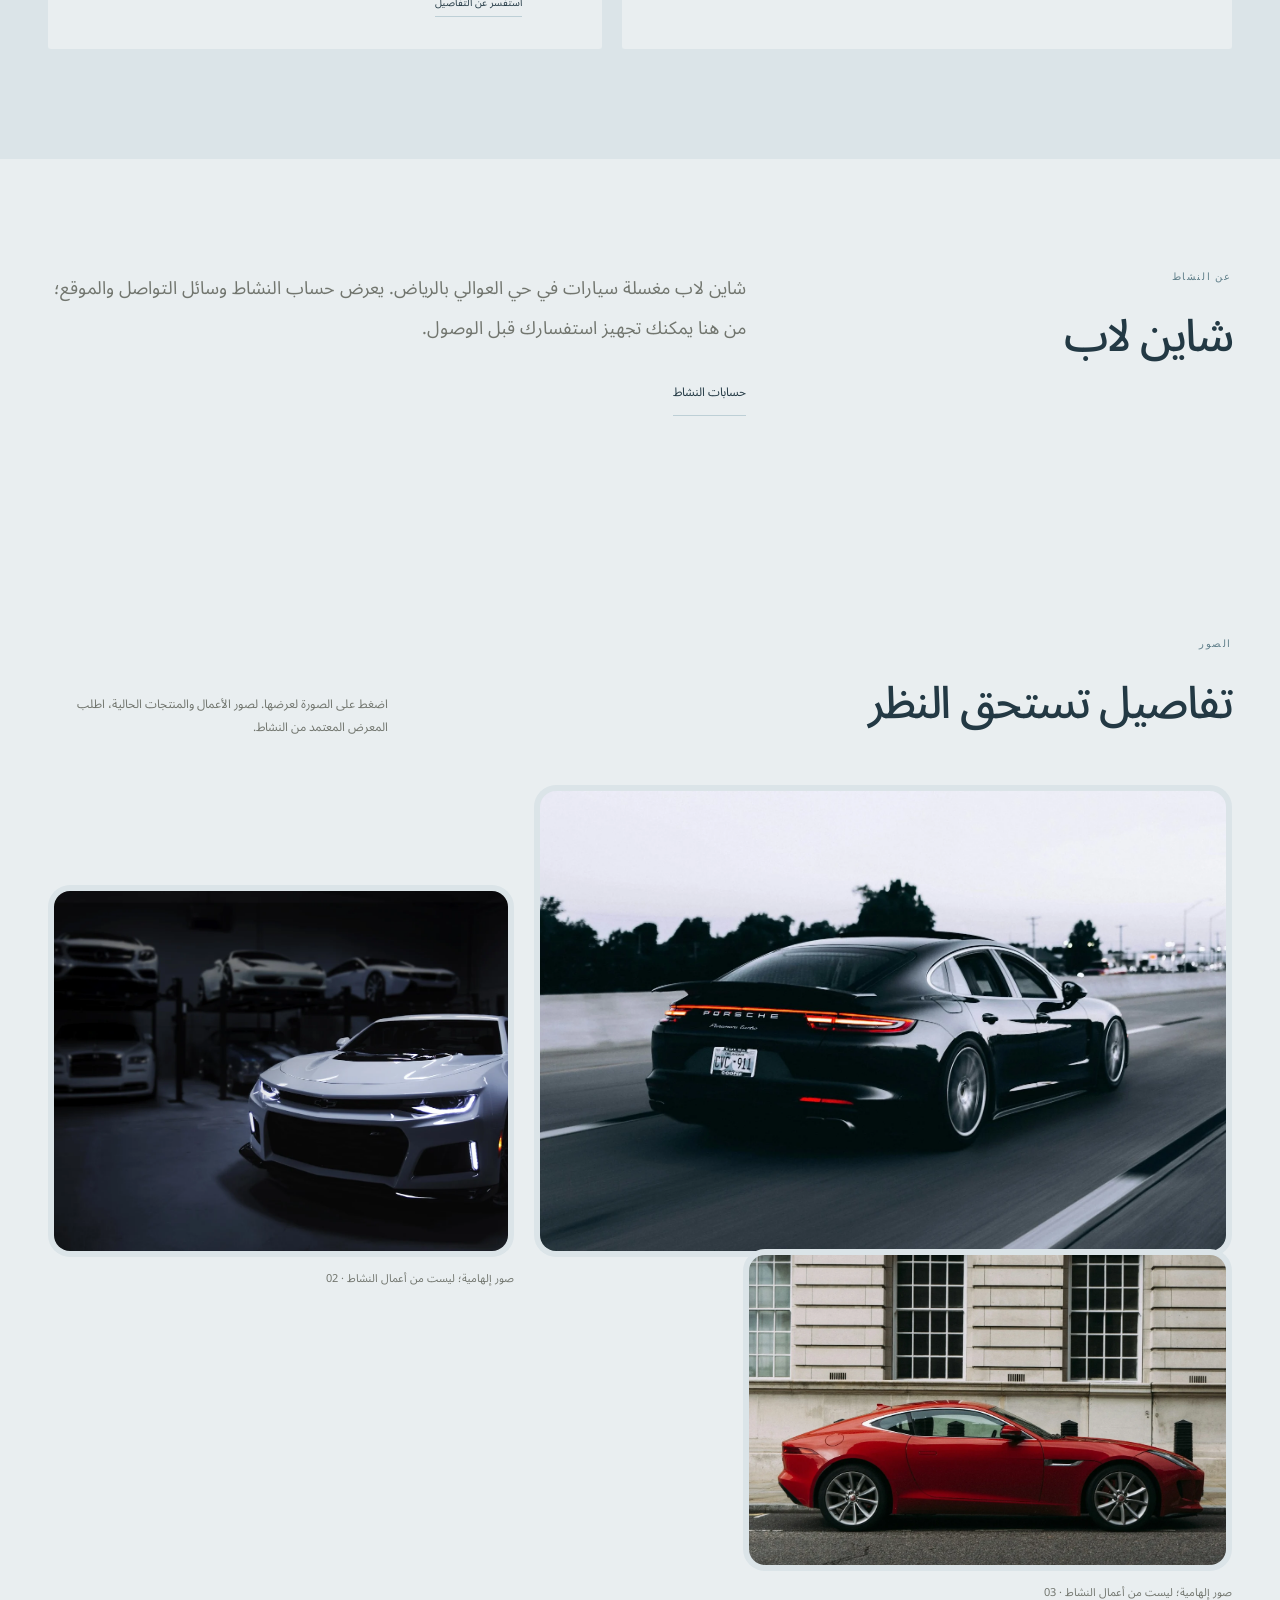
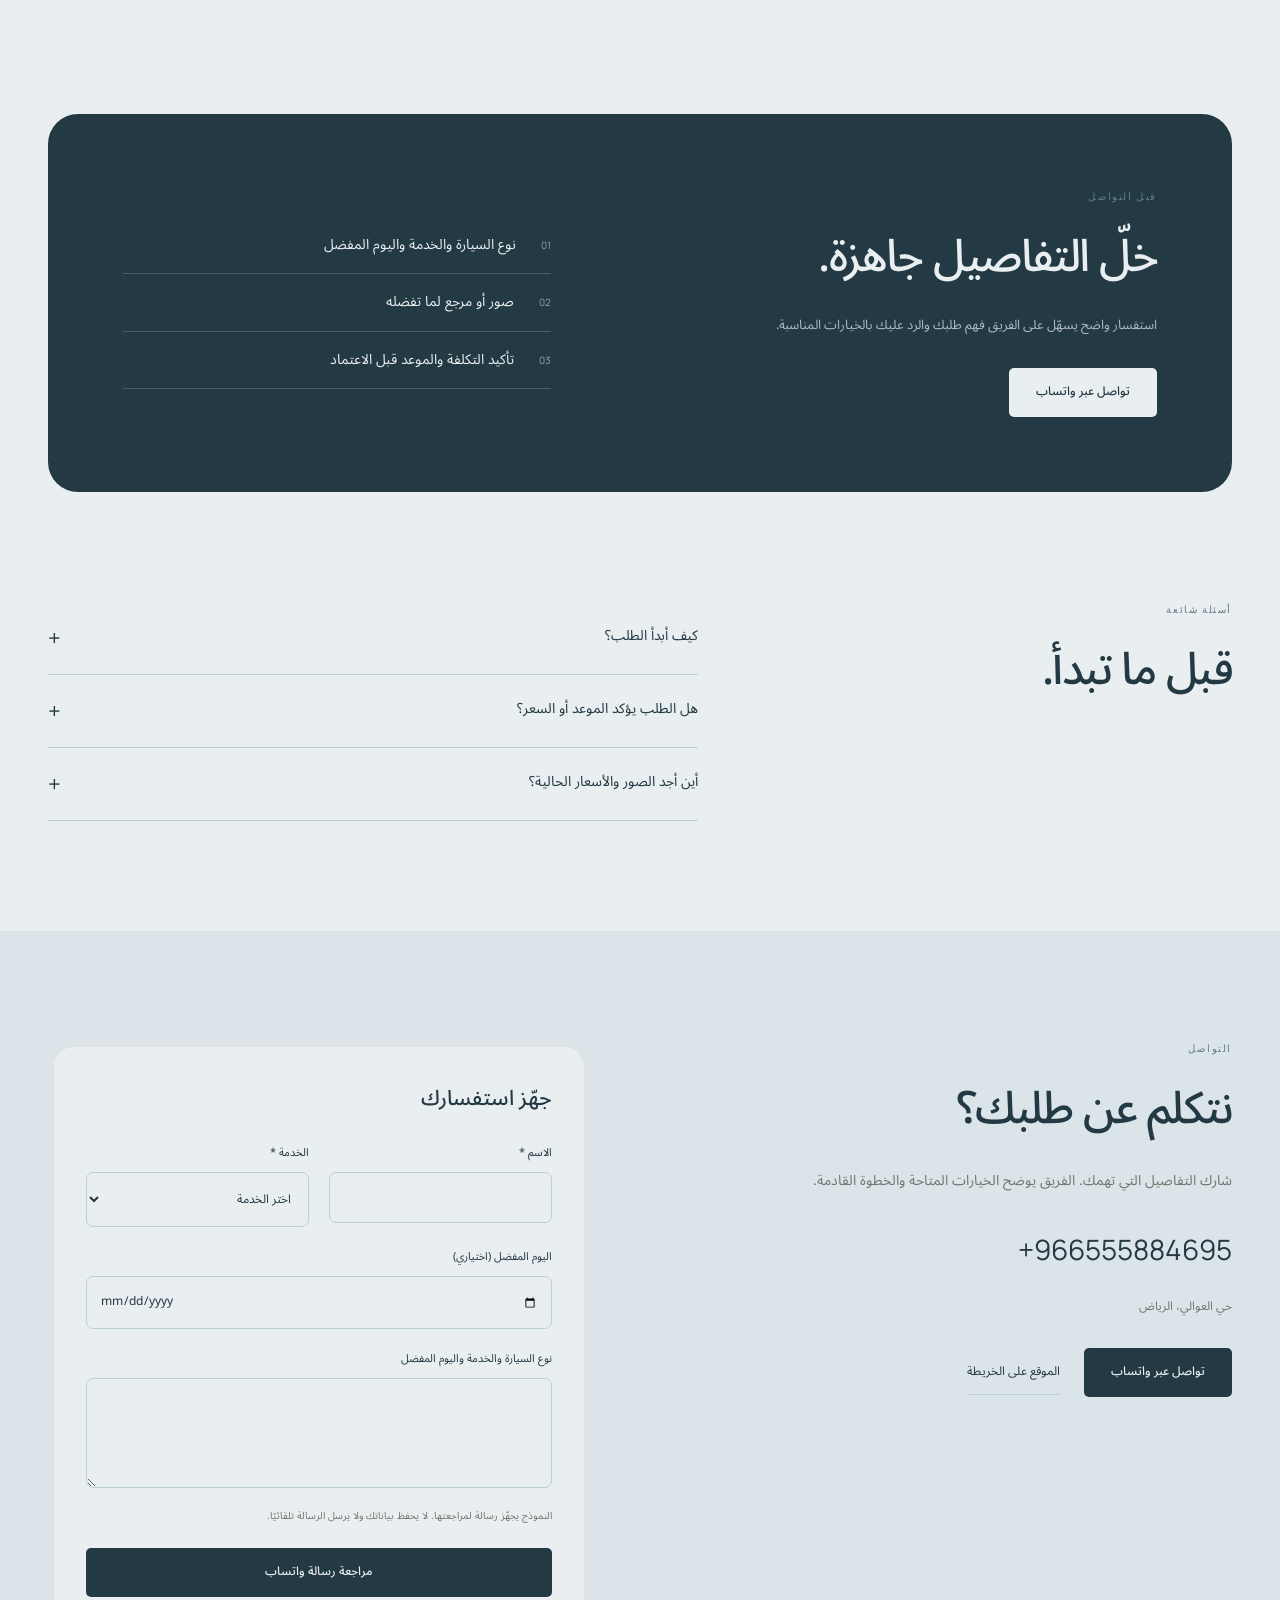
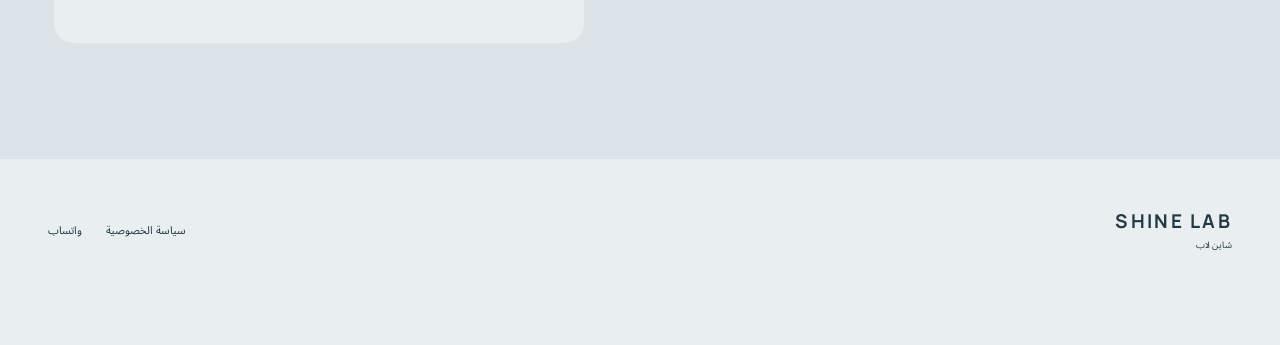
==== commit 0f408f3e: "Remove design-preview notices and source links from customer pages" ====
--- a/index.html
+++ b/index.html
@@ -1 +1 @@
-<!doctype html><html lang="ar" dir="rtl"><head><meta charset="utf-8"><meta name="viewport" content="width=device-width,initial-scale=1"><meta name="robots" content="noindex,nofollow"><title>شاين لاب | الرياض</title><meta name="description" content="مغسلة شاين لاب في العوالي. حدّد نوع سيارتك واسأل عن خيارات الغسيل والخدمات المتاحة قبل زيارتك."><meta property="og:image" content="https://az212z.github.io/shinelab-alawali-riyadh/assets/car-road.webp"><link rel="icon" href="favicon.svg"><link rel="stylesheet" href="style.css?v=2"><script src="app.js" defer></script></head><body class="lab" dir="rtl"><a class="skip" href="#main">انتقل للمحتوى</a><div class="notice">تصور موقع مقترح مستقل · ليس الموقع الرسمي للنشاط</div><header class="wrap nav"><a class="brand" href="index.html">SHINE LAB<small>شاين لاب</small></a><nav class="links" id="navigation" aria-label="التنقل الرئيسي"><a class="" href="#about">عن النشاط</a><a class="" href="#services">الخدمات</a><a class="" href="#gallery">الصور</a><a class="" href="#contact">تواصل</a></nav><a class="nav-wa" href="https://wa.me/966555884695" target="_blank" rel="noopener noreferrer">واتساب</a><button class="menu" aria-expanded="false" aria-controls="navigation" aria-label="القائمة"><i></i><i></i></button></header><main id="main"><section class="hero wrap"><div class="hero-layout"><div class="hero-copy"><span class="eyebrow">شاين لاب · الرياض</span><h1>غسيل سيارتك،<br><em>بتفاصيل أوضح.</em></h1><p>مغسلة شاين لاب في العوالي. حدّد نوع سيارتك واسأل عن خيارات الغسيل والخدمات المتاحة قبل زيارتك.</p><div class="actions"><a class="btn" href="https://wa.me/966555884695" target="_blank" rel="noopener noreferrer">تواصل عبر واتساب</a><a class="text-link" href="#services">استعرض الخدمات</a></div></div><div class="photo hero-media"><img src="assets/car-road.webp" alt="صور إلهامية؛ ليست من أعمال النشاط" width="1600" height="1100" fetchpriority="high" decoding="async"></div></div><small class="note">صور إلهامية؛ ليست من أعمال النشاط</small></section><div class="wrap hero-meta"><span>حي العوالي، الرياض</span><span>استفسار مباشر مع الفريق</span></div><section class="section services" id="services"><div class="wrap"><div class="section-head reveal"><div><span class="kicker">الخدمات</span><h2>وش تحتاج؟</h2></div><p>اختر ما يهمك، وراجع التفاصيل والتكلفة مع الفريق قبل اعتماد الطلب.</p></div><div class="service-grid"><a class="service reveal" href="#contact" data-service="غسيل السيارات"><span class="service-num">01</span><div><h3>غسيل السيارات</h3><p>اذكر نوع السيارة وما تحتاجه من الغسيل.</p><small>استفسر عن التفاصيل</small></div></a><a class="service reveal" href="#contact" data-service="الاستفسار عن الخدمات"><span class="service-num">02</span><div><h3>الاستفسار عن الخدمات</h3><p>اسأل عن تفاصيل الخيارات والأسعار الحالية.</p><small>استفسر عن التفاصيل</small></div></a><a class="service reveal" href="#contact" data-service="تنسيق الزيارة"><span class="service-num">03</span><div><h3>تنسيق الزيارة</h3><p>تواصل مع الفريق لتأكيد الوقت المناسب ونقطة الوصول.</p><small>استفسر عن التفاصيل</small></div></a></div></div></section><section class="section wrap about" id="about"><div class="reveal"><span class="kicker">عن النشاط</span><h2>شاين لاب</h2></div><div class="reveal"><p>شاين لاب مغسلة سيارات في حي العوالي بالرياض. يعرض حساب النشاط وسائل التواصل والموقع؛ من هنا يمكنك تجهيز استفسارك قبل الوصول.</p><a class="text-link" href="https://linktr.ee/shinelab_riyadh" target="_blank" rel="noopener noreferrer">حسابات النشاط</a></div></section><section class="section wrap" id="gallery"><div class="section-head reveal"><div><span class="kicker">الصور</span><h2>تفاصيل تستحق النظر</h2></div><p>اضغط على الصورة لعرضها. لصور الأعمال والمنتجات الحالية، اطلب المعرض المعتمد من النشاط.</p></div><div class="gallery-grid"><figure class="reveal"><button class="gallery-button" data-lightbox aria-label="عرض الصورة 1"><img src="assets/car-road.webp" alt="صور إلهامية؛ ليست من أعمال النشاط 1" loading="lazy" width="1600" height="1100"></button><figcaption>صور إلهامية؛ ليست من أعمال النشاط · 01</figcaption></figure><figure class="reveal"><button class="gallery-button" data-lightbox aria-label="عرض الصورة 2"><img src="assets/car-black.webp" alt="صور إلهامية؛ ليست من أعمال النشاط 2" loading="lazy" width="1600" height="1100"></button><figcaption>صور إلهامية؛ ليست من أعمال النشاط · 02</figcaption></figure><figure class="reveal"><button class="gallery-button" data-lightbox aria-label="عرض الصورة 3"><img src="assets/car-detail.webp" alt="صور إلهامية؛ ليست من أعمال النشاط 3" loading="lazy" width="1600" height="1100"></button><figcaption>صور إلهامية؛ ليست من أعمال النشاط · 03</figcaption></figure></div></section><section class="wrap"><div class="brief reveal"><div><span class="kicker">قبل التواصل</span><h2>خلّ التفاصيل جاهزة.</h2><p>استفسار واضح يسهّل على الفريق فهم طلبك والرد عليك بالخيارات المناسبة.</p><div class="actions"><a class="btn" href="https://wa.me/966555884695" target="_blank" rel="noopener noreferrer">تواصل عبر واتساب</a></div></div><ol class="checklist"><li><span>01</span>نوع السيارة والخدمة واليوم المفضل</li><li><span>02</span>صور أو مرجع لما تفضله</li><li><span>03</span>تأكيد التكلفة والموعد قبل الاعتماد</li></ol></div></section><section class="section wrap faq"><div class="reveal"><span class="kicker">أسئلة شائعة</span><h2>قبل ما تبدأ.</h2></div><div class="reveal"><details><summary>كيف أبدأ الطلب؟</summary><p>استخدم زر واتساب للتواصل المباشر، أو جهّز استفسارك في النموذج بالأسفل وراجعه قبل فتح واتساب.</p></details><details><summary>هل الطلب يؤكد الموعد أو السعر؟</summary><p>لا، يُؤكد الفريق التفاصيل والسعر والتوافر مباشرة قبل اعتماد الطلب.</p></details><details><summary>أين أجد الصور والأسعار الحالية؟</summary><p>اطلب الكتالوج أو قائمة الخدمات الحالية من النشاط عبر رابط حساباته أو واتساب.</p></details></div></section><section class="section contact" id="contact"><div class="wrap contact-grid"><div class="contact-copy reveal"><span class="kicker">التواصل</span><h2>نتكلم عن طلبك؟</h2><p>شارك التفاصيل التي تهمك. الفريق يوضح الخيارات المتاحة والخطوة القادمة.</p><a class="phone" href="tel:+966555884695">+966555884695</a><p class="address">حي العوالي، الرياض</p><div class="actions"><a class="btn" href="https://wa.me/966555884695" target="_blank" rel="noopener noreferrer">تواصل عبر واتساب</a><a class="text-link" href="https://www.google.com/maps/search/?api=1&amp;query=%D8%B4%D8%A7%D9%8A%D9%86%20%D9%84%D8%A7%D8%A8%20%D8%AD%D9%8A%20%D8%A7%D9%84%D8%B9%D9%88%D8%A7%D9%84%D9%8A%D8%8C%20%D8%A7%D9%84%D8%B1%D9%8A%D8%A7%D8%B6" target="_blank" rel="noopener noreferrer">الموقع على الخريطة</a></div></div><div class="form-shell"><form data-phone="966555884695" data-business="شاين لاب"><h3>جهّز استفسارك</h3><div class="fields"><label>الاسم *<input name="name" required autocomplete="name" maxlength="80"></label><label>الخدمة *<select name="service" required><option value="">اختر الخدمة</option><option>غسيل السيارات</option><option>الاستفسار عن الخدمات</option><option>تنسيق الزيارة</option></select></label><label class="full">اليوم المفضل (اختياري)<input type="date" name="date"></label><label class="full">نوع السيارة والخدمة واليوم المفضل<textarea name="details" maxlength="1500"></textarea></label></div><p class="form-note">النموذج يجهّز رسالة لمراجعتها. لا يحفظ بياناتك ولا يرسل الرسالة تلقائيًا.</p><button class="btn submit" type="submit">معاينة رسالة واتساب</button><p class="feedback" role="status" aria-live="polite"></p><div class="result" hidden><p class="message"></p><a class="btn" href="https://wa.me/966555884695" target="_blank" rel="noopener noreferrer">فتح واتساب</a></div></form></div></div></section></main><footer class="footer wrap"><div class="footer-top"><a class="brand" href="index.html">SHINE LAB<small>شاين لاب</small></a><div class="footer-links"><a class="" href="privacy.html">الخصوصية وبيانات المعاينة</a><a class="" href="https://linktr.ee/shinelab_riyadh" target="_blank" rel="noopener noreferrer">المصدر</a><a class="" href="https://wa.me/966555884695" target="_blank" rel="noopener noreferrer">واتساب</a></div></div><p class="fine">تصور تصميم مستقل وغير معتمد من مالك النشاط. البيانات من المصادر العامة. الصور إلهامية وليست أعمالًا أو منتجات للنشاط. تفاصيل الطلب والأسعار تُؤكّد مباشرة مع النشاط.</p></footer><a class="whatsapp-fixed" href="https://wa.me/966555884695" target="_blank" rel="noopener noreferrer">واتساب</a><dialog class="lightbox" aria-label="عرض الصورة"><div class="lightbox-top"><span>صور إلهامية؛ ليست من أعمال النشاط</span><button class="close">إغلاق</button></div><img alt="صور إلهامية؛ ليست من أعمال النشاط"></dialog></body></html>+<!doctype html><html lang="ar" dir="rtl"><head><meta charset="utf-8"><meta name="viewport" content="width=device-width,initial-scale=1"><meta name="robots" content="noindex,nofollow"><title>شاين لاب | الرياض</title><meta name="description" content="مغسلة شاين لاب في العوالي. حدّد نوع سيارتك واسأل عن خيارات الغسيل والخدمات المتاحة قبل زيارتك."><meta property="og:image" content="https://az212z.github.io/shinelab-alawali-riyadh/assets/car-road.webp"><link rel="icon" href="favicon.svg"><link rel="stylesheet" href="style.css?v=2"><script src="app.js" defer></script></head><body class="lab" dir="rtl"><a class="skip" href="#main">انتقل للمحتوى</a><header class="wrap nav"><a class="brand" href="index.html">SHINE LAB<small>شاين لاب</small></a><nav class="links" id="navigation" aria-label="التنقل الرئيسي"><a class="" href="#about">عن النشاط</a><a class="" href="#services">الخدمات</a><a class="" href="#gallery">الصور</a><a class="" href="#contact">تواصل</a></nav><a class="nav-wa" href="https://wa.me/966555884695" target="_blank" rel="noopener noreferrer">واتساب</a><button class="menu" aria-expanded="false" aria-controls="navigation" aria-label="القائمة"><i></i><i></i></button></header><main id="main"><section class="hero wrap"><div class="hero-layout"><div class="hero-copy"><span class="eyebrow">شاين لاب · الرياض</span><h1>غسيل سيارتك،<br><em>بتفاصيل أوضح.</em></h1><p>مغسلة شاين لاب في العوالي. حدّد نوع سيارتك واسأل عن خيارات الغسيل والخدمات المتاحة قبل زيارتك.</p><div class="actions"><a class="btn" href="https://wa.me/966555884695" target="_blank" rel="noopener noreferrer">تواصل عبر واتساب</a><a class="text-link" href="#services">استعرض الخدمات</a></div></div><div class="photo hero-media"><img src="assets/car-road.webp" alt="صور إلهامية؛ ليست من أعمال النشاط" width="1600" height="1100" fetchpriority="high" decoding="async"></div></div><small class="note">صور إلهامية؛ ليست من أعمال النشاط</small></section><div class="wrap hero-meta"><span>حي العوالي، الرياض</span><span>استفسار مباشر مع الفريق</span></div><section class="section services" id="services"><div class="wrap"><div class="section-head reveal"><div><span class="kicker">الخدمات</span><h2>وش تحتاج؟</h2></div><p>اختر ما يهمك، وراجع التفاصيل والتكلفة مع الفريق قبل اعتماد الطلب.</p></div><div class="service-grid"><a class="service reveal" href="#contact" data-service="غسيل السيارات"><span class="service-num">01</span><div><h3>غسيل السيارات</h3><p>اذكر نوع السيارة وما تحتاجه من الغسيل.</p><small>استفسر عن التفاصيل</small></div></a><a class="service reveal" href="#contact" data-service="الاستفسار عن الخدمات"><span class="service-num">02</span><div><h3>الاستفسار عن الخدمات</h3><p>اسأل عن تفاصيل الخيارات والأسعار الحالية.</p><small>استفسر عن التفاصيل</small></div></a><a class="service reveal" href="#contact" data-service="تنسيق الزيارة"><span class="service-num">03</span><div><h3>تنسيق الزيارة</h3><p>تواصل مع الفريق لتأكيد الوقت المناسب ونقطة الوصول.</p><small>استفسر عن التفاصيل</small></div></a></div></div></section><section class="section wrap about" id="about"><div class="reveal"><span class="kicker">عن النشاط</span><h2>شاين لاب</h2></div><div class="reveal"><p>شاين لاب مغسلة سيارات في حي العوالي بالرياض. يعرض حساب النشاط وسائل التواصل والموقع؛ من هنا يمكنك تجهيز استفسارك قبل الوصول.</p><a class="text-link" href="https://linktr.ee/shinelab_riyadh" target="_blank" rel="noopener noreferrer">حسابات النشاط</a></div></section><section class="section wrap" id="gallery"><div class="section-head reveal"><div><span class="kicker">الصور</span><h2>تفاصيل تستحق النظر</h2></div><p>اضغط على الصورة لعرضها. لصور الأعمال والمنتجات الحالية، اطلب المعرض المعتمد من النشاط.</p></div><div class="gallery-grid"><figure class="reveal"><button class="gallery-button" data-lightbox aria-label="عرض الصورة 1"><img src="assets/car-road.webp" alt="صور إلهامية؛ ليست من أعمال النشاط 1" loading="lazy" width="1600" height="1100"></button><figcaption>صور إلهامية؛ ليست من أعمال النشاط · 01</figcaption></figure><figure class="reveal"><button class="gallery-button" data-lightbox aria-label="عرض الصورة 2"><img src="assets/car-black.webp" alt="صور إلهامية؛ ليست من أعمال النشاط 2" loading="lazy" width="1600" height="1100"></button><figcaption>صور إلهامية؛ ليست من أعمال النشاط · 02</figcaption></figure><figure class="reveal"><button class="gallery-button" data-lightbox aria-label="عرض الصورة 3"><img src="assets/car-detail.webp" alt="صور إلهامية؛ ليست من أعمال النشاط 3" loading="lazy" width="1600" height="1100"></button><figcaption>صور إلهامية؛ ليست من أعمال النشاط · 03</figcaption></figure></div></section><section class="wrap"><div class="brief reveal"><div><span class="kicker">قبل التواصل</span><h2>خلّ التفاصيل جاهزة.</h2><p>استفسار واضح يسهّل على الفريق فهم طلبك والرد عليك بالخيارات المناسبة.</p><div class="actions"><a class="btn" href="https://wa.me/966555884695" target="_blank" rel="noopener noreferrer">تواصل عبر واتساب</a></div></div><ol class="checklist"><li><span>01</span>نوع السيارة والخدمة واليوم المفضل</li><li><span>02</span>صور أو مرجع لما تفضله</li><li><span>03</span>تأكيد التكلفة والموعد قبل الاعتماد</li></ol></div></section><section class="section wrap faq"><div class="reveal"><span class="kicker">أسئلة شائعة</span><h2>قبل ما تبدأ.</h2></div><div class="reveal"><details><summary>كيف أبدأ الطلب؟</summary><p>استخدم زر واتساب للتواصل المباشر، أو جهّز استفسارك في النموذج بالأسفل وراجعه قبل فتح واتساب.</p></details><details><summary>هل الطلب يؤكد الموعد أو السعر؟</summary><p>لا، يُؤكد الفريق التفاصيل والسعر والتوافر مباشرة قبل اعتماد الطلب.</p></details><details><summary>أين أجد الصور والأسعار الحالية؟</summary><p>اطلب الكتالوج أو قائمة الخدمات الحالية من النشاط عبر رابط حساباته أو واتساب.</p></details></div></section><section class="section contact" id="contact"><div class="wrap contact-grid"><div class="contact-copy reveal"><span class="kicker">التواصل</span><h2>نتكلم عن طلبك؟</h2><p>شارك التفاصيل التي تهمك. الفريق يوضح الخيارات المتاحة والخطوة القادمة.</p><a class="phone" href="tel:+966555884695">+966555884695</a><p class="address">حي العوالي، الرياض</p><div class="actions"><a class="btn" href="https://wa.me/966555884695" target="_blank" rel="noopener noreferrer">تواصل عبر واتساب</a><a class="text-link" href="https://www.google.com/maps/search/?api=1&amp;query=%D8%B4%D8%A7%D9%8A%D9%86%20%D9%84%D8%A7%D8%A8%20%D8%AD%D9%8A%20%D8%A7%D9%84%D8%B9%D9%88%D8%A7%D9%84%D9%8A%D8%8C%20%D8%A7%D9%84%D8%B1%D9%8A%D8%A7%D8%B6" target="_blank" rel="noopener noreferrer">الموقع على الخريطة</a></div></div><div class="form-shell"><form data-phone="966555884695" data-business="شاين لاب"><h3>جهّز استفسارك</h3><div class="fields"><label>الاسم *<input name="name" required autocomplete="name" maxlength="80"></label><label>الخدمة *<select name="service" required><option value="">اختر الخدمة</option><option>غسيل السيارات</option><option>الاستفسار عن الخدمات</option><option>تنسيق الزيارة</option></select></label><label class="full">اليوم المفضل (اختياري)<input type="date" name="date"></label><label class="full">نوع السيارة والخدمة واليوم المفضل<textarea name="details" maxlength="1500"></textarea></label></div><p class="form-note">النموذج يجهّز رسالة لمراجعتها. لا يحفظ بياناتك ولا يرسل الرسالة تلقائيًا.</p><button class="btn submit" type="submit">مراجعة رسالة واتساب</button><p class="feedback" role="status" aria-live="polite"></p><div class="result" hidden><p class="message"></p><a class="btn" href="https://wa.me/966555884695" target="_blank" rel="noopener noreferrer">فتح واتساب</a></div></form></div></div></section></main><footer class="footer wrap"><div class="footer-top"><a class="brand" href="index.html">SHINE LAB<small>شاين لاب</small></a><div class="footer-links"><a class="" href="privacy.html">سياسة الخصوصية</a><a class="" href="https://wa.me/966555884695" target="_blank" rel="noopener noreferrer">واتساب</a></div></div></footer><a class="whatsapp-fixed" href="https://wa.me/966555884695" target="_blank" rel="noopener noreferrer">واتساب</a><dialog class="lightbox" aria-label="عرض الصورة"><div class="lightbox-top"><span>صور إلهامية؛ ليست من أعمال النشاط</span><button class="close">إغلاق</button></div><img alt="صور إلهامية؛ ليست من أعمال النشاط"></dialog></body></html>
